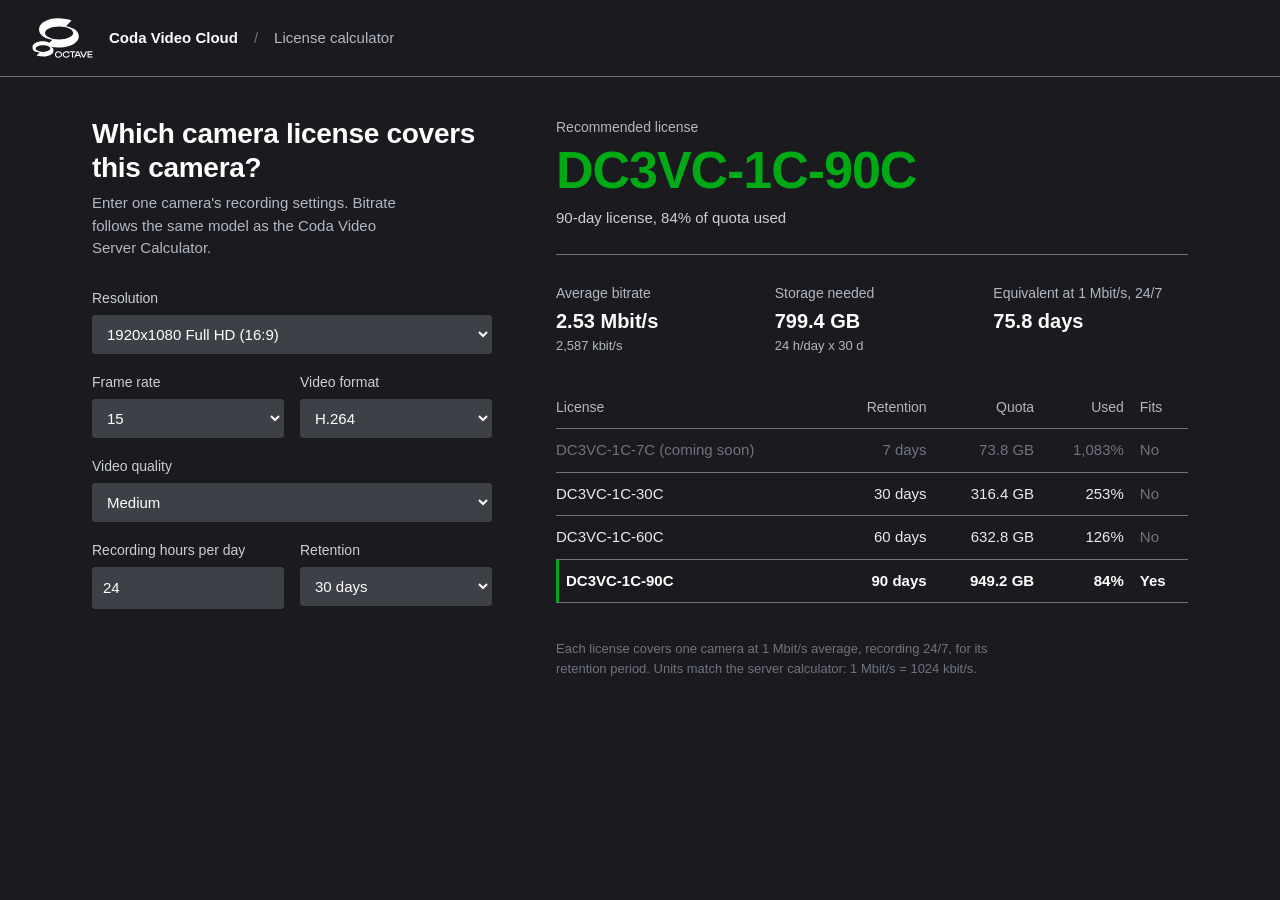
==== coda-cloud-license-calculator-share.html @ 9ff1d36c "Initial commit: Coda Cloud license calculator Co-Authored-By: Claude Fable 5.1 <noreply@anthropic.co" ====
<!DOCTYPE html>
<html lang="en">
<head>
  <meta charset="utf-8">
  <meta name="viewport" content="width=device-width, initial-scale=1">
  <title>Coda Video Cloud License Calculator</title>
  <style>
:root {
  --black: #1A1A1F;
  --gray5: #3E4047;
  --gray4: #6F7480;
  --gray3: #B2B8C4;
  --gray2: #CBD0D8;
  --gray1: #E7EBF2;
  --white: #FFFFFF;
  --aqua: #00FFFF;
  --green: #4FFF00;
  --orange: #F46600;
  --pink: #FF00C7;
  --datagreen: #00AA14;
  --line: #6F7480;
}

* { box-sizing: border-box; }

html { background: var(--black); }
body {
  margin: 0;
  font-family: Aptos, "Segoe UI Variable", "Segoe UI", -apple-system, BlinkMacSystemFont, Helvetica, Arial, sans-serif;
  font-size: 15px;
  line-height: 1.5;
  color: var(--gray1);
  background: var(--black);
}

.topbar {
  display: flex;
  align-items: center;
  gap: 16px;
  padding: 18px 32px;
  border-bottom: 1px solid var(--line);
}
.logo { display: block; color: var(--white); }
.product { font-weight: 600; color: var(--white); }
.tool { color: var(--gray3); }
.tool::before { content: "/"; color: var(--gray4); margin-right: 16px; }

.layout {
  display: grid;
  grid-template-columns: minmax(280px, 400px) minmax(0, 1fr);
  gap: 64px;
  max-width: 1160px;
  margin: 0 auto;
  padding: 40px 32px 64px;
}
@media (max-width: 860px) {
  .layout { grid-template-columns: 1fr; gap: 40px; padding: 28px 16px 48px; }
  .topbar { padding: 14px 16px; }
}

h1 {
  margin: 0 0 8px;
  font-size: 28px;
  line-height: 1.2;
  font-weight: 600;
  color: var(--white);
  letter-spacing: -0.01em;
}
.lead { margin: 0 0 28px; color: var(--gray3); max-width: 38ch; }

.field { margin-bottom: 18px; }
.row { display: grid; grid-template-columns: 1fr 1fr; gap: 16px; }
.field label { display: block; margin-bottom: 6px; color: var(--gray2); font-size: 14px; }
select, input {
  width: 100%;
  padding: 9px 10px;
  font: inherit;
  color: var(--white);
  background: var(--gray5);
  border: 1px solid var(--gray5);
  border-radius: 3px;
}
select:focus-visible, input:focus-visible {
  outline: none;
  border-color: var(--aqua);
}

.hidden { display: none !important; }

.recommend {
  padding-bottom: 24px;
  border-bottom: 1px solid var(--line);
  margin-bottom: 28px;
}
.recommend p { margin: 0; }
.recommend-label { color: var(--gray3); font-size: 14px; }
.sku {
  font-size: clamp(34px, 5vw, 52px);
  line-height: 1.1;
  font-weight: 600;
  letter-spacing: -0.02em;
  color: var(--datagreen);
  margin: 4px 0 8px !important;
  font-variant-numeric: tabular-nums;
}
.recommend.none .sku { color: var(--orange); }
.note { color: var(--gray2); }

.stats {
  display: grid;
  grid-template-columns: repeat(3, 1fr);
  gap: 24px;
  margin: 0 0 32px;
}
@media (max-width: 560px) { .stats { grid-template-columns: 1fr; gap: 14px; } }
.stats dt { color: var(--gray3); font-size: 14px; }
.stats dd { margin: 2px 0 0; font-size: 20px; font-weight: 600; color: var(--white); font-variant-numeric: tabular-nums; }
.stats dd small { display: block; font-size: 13px; font-weight: 400; color: var(--gray3); }

.tiers { width: 100%; border-collapse: collapse; font-variant-numeric: tabular-nums; }
.tiers th, .tiers td { padding: 10px 8px; text-align: left; border-bottom: 1px solid var(--line); }
.tiers th { font-weight: 400; color: var(--gray3); font-size: 14px; }
.tiers .num { text-align: right; }
.tiers td:first-child { padding-left: 0; }
.tiers th:first-child { padding-left: 0; }
.tiers tr.pick td { color: var(--white); font-weight: 600; }
.tiers tr.pick td:first-child { box-shadow: inset 3px 0 0 var(--datagreen); padding-left: 10px; }
.tiers tr.na td { color: var(--gray4); }
.tiers td.yes { color: var(--green); }
.tiers td.no { color: var(--gray4); }

.over {
  margin-top: 28px;
  padding: 18px 20px;
  border-left: 3px solid var(--orange);
  background: rgba(62, 64, 71, 0.45);
}
.over h2 { margin: 0 0 8px; font-size: 17px; color: var(--white); }
.over p { margin: 6px 0; color: var(--gray2); }
.over ul { margin: 6px 0 0; padding-left: 18px; color: var(--gray2); }
.over strong { color: var(--white); }

.footnote { margin: 36px 0 0; color: var(--gray4); font-size: 13px; max-width: 64ch; }

@media (prefers-reduced-motion: no-preference) {
  .sku { transition: color .2s ease; }
}

</style>
</head>
<body>
  <header class="topbar">
    <svg class="logo" width="61" height="40" id="Layer_1" xmlns="http://www.w3.org/2000/svg" version="1.1" viewBox="0 0 430 282" role="img" aria-label="Octave Logo">
  <title>Octave Logo</title>
  <defs>
    <style>
      .st0 {
        fill: #FFFFFF;
      }
    </style>
  </defs>
  <path class="st0" d="M186.9,233.8c-13.4,0-25.4,8.7-25.4,22.9s12.1,22.9,25.4,22.9,25.4-8.8,25.4-22.9-12-22.9-25.4-22.9M204.3,256.7c0,9.9-8.2,15.7-17.4,15.7s-17.3-5.8-17.3-15.7,8.2-15.8,17.3-15.8,17.4,5.9,17.4,15.8M224.4,256.7c0,9.9,8.2,15.7,17.3,15.7s12.3-2,15.4-9.2h8.5c-4.2,14-17.6,16.4-23.8,16.4-13.3,0-25.4-8.6-25.4-22.9s12-22.9,25.4-22.9,19,.4,23.8,16.1h-8.5c-3.7-8.2-12.4-9-15.4-9-9.2,0-17.3,5.9-17.3,15.8h0ZM306.3,241.5h-12.4c-2.8,0-4.2,2.4-4.2,7.1v30.2h-8v-30.2c0-3.7,1.6-6,4.9-7.1h-21.1v-7h40.8v7h0ZM327.7,234.5h-10.6l-19.9,44.3h8.6l4.5-10.1h24.2l4.5,10.1h8.6l-19.9-44.3h0ZM322.9,242.4l8.5,19.3h-18l8.5-19.3h1ZM379.3,234.5h8.8l-19.1,44.3h-11l-19.1-44.3h8.8l15.3,35.9h1.1l15.3-35.9h0ZM399.4,241.5v11.6h24v6.9h-24v11.9h27.1v7h-35.1v-44.3h35.1v7h-27.1ZM239.4,57.7l39.4-39.4c-22.8-9.3-54.1-15.9-97.8-15.9-72.6.1-131.4,34.6-131.4,77.1s39.7,64.5,94.1,73.9l-20.6,20.6c-57-25.2-119.5-1.9-119.5,30s21.3,34.3,50.4,39.1l-21.8,21.8c15.8,5.2,32.2,6.9,50,6.9,38.3,0,69.3-18.2,69.3-40.7s-9-23-23.3-30.4c19,4.5,42.2,7.3,70.6,7.3,72.5,0,131.3-34.5,131.3-77.1s-38-63.2-90.6-73.3M77.5,239.2c-28.5,0-51.6-10.6-51.6-23.6s23.1-23.6,51.6-23.6,51.6,10.6,51.6,23.6-23.1,23.6-51.6,23.6M191,150.9c-55,0-99.5-20.4-99.5-45.6s44.6-45.6,99.5-45.6,99.5,20.4,99.5,45.6-44.6,45.6-99.5,45.6"/>
</svg>
    <span class="product">Coda Video Cloud</span>
    <span class="tool">License calculator</span>
  </header>

  <main class="layout">
    <form id="calc" class="inputs" autocomplete="off">
      <h1>Which camera license covers this camera?</h1>
      <p class="lead">Enter one camera's recording settings. Bitrate follows the same model as the Coda Video Server Calculator.</p>

      <div class="field">
        <label for="resolution">Resolution</label>
        <select id="resolution" name="resolution"></select>
      </div>
      <div class="row">
        <div class="field">
          <label for="fps">Frame rate</label>
          <select id="fps" name="fps"></select>
        </div>
        <div class="field">
          <label for="codec">Video format</label>
          <select id="codec" name="codec">
            <option value="H.264">H.264</option>
            <option value="H.265">H.265</option>
          </select>
        </div>
      </div>
      <div class="field">
        <label for="quality">Video quality</label>
        <select id="quality" name="quality">
          <option value="Low">Low</option>
          <option value="Medium" selected>Medium</option>
          <option value="High">High</option>
          <option value="Custom">Custom bitrate</option>
        </select>
      </div>
      <div id="customWrap" class="field hidden">
        <label for="customKbps">Average bitrate, kbit/s</label>
        <input id="customKbps" name="customKbps" type="number" min="1" step="1" value="1024">
      </div>
      <div class="row">
        <div class="field">
          <label for="hours">Recording hours per day</label>
          <input id="hours" name="hours" type="number" min="1" max="24" step="1" value="24">
        </div>
        <div class="field">
          <label for="retention">Retention</label>
          <select id="retention" name="retention"></select>
        </div>
      </div>
    </form>

    <section class="results" aria-live="polite">
      <div id="recommend" class="recommend">
        <p class="recommend-label">Recommended license</p>
        <p id="sku" class="sku">-</p>
        <p id="skuNote" class="note"></p>
      </div>

      <dl class="stats">
        <div><dt>Average bitrate</dt><dd id="bitrate">-</dd></div>
        <div><dt>Storage needed</dt><dd id="storage">-</dd></div>
        <div><dt>Equivalent at 1 Mbit/s, 24/7</dt><dd id="equivDays">-</dd></div>
      </dl>

      <table class="tiers">
        <thead>
          <tr><th>License</th><th class="num">Retention</th><th class="num">Quota</th><th class="num">Used</th><th>Fits</th></tr>
        </thead>
        <tbody id="tierRows"></tbody>
      </table>

      <div id="over" class="over hidden">
        <h2>No license covers these settings</h2>
        <p id="overDays"></p>
        <p id="overLimit"></p>
        <p>Highest frame rate per quality that fits DC3VC-1C-90C at this resolution and format:</p>
        <ul id="hints"></ul>
      </div>

      <p class="footnote">Each license covers one camera at 1 Mbit/s average, recording 24/7, for its retention period. Units match the server calculator: 1 Mbit/s = 1024 kbit/s.</p>
    </section>
  </main>

  <script>
(() => {
const resolutions = [{"id": "176x144", "resX": "176", "resY": "144", "name": "QCIF (11:9)", "label": "176x144 QCIF (11:9)"}, {"id": "265x144", "resX": "265", "resY": "144", "name": "QCIF (16:9)", "label": "265x144 QCIF (16:9)"}, {"id": "320x240", "resX": "320", "resY": "240", "name": "QVGA (4:3)", "label": "320x240 QVGA (4:3)"}, {"id": "352x288", "resX": "352", "resY": "288", "name": "CIF (11:9)", "label": "352x288 CIF (11:9)"}, {"id": "512x288", "resX": "512", "resY": "288", "name": "CIF (16:9)", "label": "512x288 CIF (16:9)"}, {"id": "704x288", "resX": "704", "resY": "288", "name": "2CIF (22:9)", "label": "704x288 2CIF (22:9)"}, {"id": "640x480", "resX": "640", "resY": "480", "name": "VGA (4:3)", "label": "640x480 VGA (4:3)"}, {"id": "704x576", "resX": "704", "resY": "576", "name": "4CIF (11:9)", "label": "704x576 4CIF (11:9)"}, {"id": "720x576", "resX": "720", "resY": "576", "name": "D1 (5:4)", "label": "720x576 D1 (5:4)"}, {"id": "800x600", "resX": "800", "resY": "600", "name": "SVGA (4:3)", "label": "800x600 SVGA (4:3)"}, {"id": "1024x768", "resX": "1024", "resY": "768", "name": "XGA (4:3)", "label": "1024x768 XGA (4:3)"}, {"id": "1280x720", "resX": "1280", "resY": "720", "name": "HD (16:9)", "label": "1280x720 HD (16:9)"}, {"id": "1280x800", "resX": "1280", "resY": "800", "name": "1MP (16:10)", "label": "1280x800 1MP (16:10)"}, {"id": "1280x960", "resX": "1280", "resY": "960", "name": "1.2MP (4:3)", "label": "1280x960 1.2MP (4:3)"}, {"id": "1280x1024", "resX": "1280", "resY": "1024", "name": "1,3MP (5:4)", "label": "1280x1024 1,3MP (5:4)"}, {"id": "1600x1200", "resX": "1600", "resY": "1200", "name": "2MP (4:3)", "label": "1600x1200 2MP (4:3)"}, {"id": "1920x1080", "resX": "1920", "resY": "1080", "name": "Full HD (16:9)", "label": "1920x1080 Full HD (16:9)"}, {"id": "1920x1200", "resX": "1920", "resY": "1200", "name": "2.3MP (16:10)", "label": "1920x1200 2.3MP (16:10)"}, {"id": "2048x1536", "resX": "2048", "resY": "1536", "name": "3.1MP (4:3)", "label": "2048x1536 3.1MP (4:3)"}, {"id": "2304x1728", "resX": "2304", "resY": "1728", "name": "4MP (4:3)", "label": "2304x1728 4MP (4:3)"}, {"id": "2560x1440", "resX": "2560", "resY": "1440", "name": "4MP (16:9)", "label": "2560x1440 4MP (16:9)"}, {"id": "2560x1600", "resX": "2560", "resY": "1600", "name": "4MP (16:10)", "label": "2560x1600 4MP (16:10)"}, {"id": "2560x1920", "resX": "2560", "resY": "1920", "name": "5MP (4:3)", "label": "2560x1920 5MP (4:3)"}, {"id": "2592x1944", "resX": "2592", "resY": "1944", "name": "5MP (4:3)", "label": "2592x1944 5MP (4:3)"}, {"id": "2688x1520", "resX": "2688", "resY": "1520", "name": "4MP (16:9)", "label": "2688x1520 4MP (16:9)"}, {"id": "3072x1728", "resX": "3072", "resY": "1728", "name": "5.3MP (16:9)", "label": "3072x1728 5.3MP (16:9)"}, {"id": "3840x2160", "resX": "3840", "resY": "2160", "name": "4K (16:9)", "label": "3840x2160 4K (16:9)"}, {"id": "4000x3000", "resX": "4000", "resY": "3000", "name": "12MP (4:3)", "label": "4000x3000 12MP (4:3)"}];
const codecs = {"_source": "Coda Video Server Calculator (portal.octavesecurity.com/apps/hxgn-dc3-video-calculator), videos.js streamings[].motionValues", "H.264": {"factor": 1, "Low": {"v1": 0.02472818, "v2": -1.38676073, "v3": 68.4996815, "v4": 38.8684998, "v5": 0}, "Medium": {"v1": -0.0014164, "v2": 0.10922871, "v3": 3.23824596, "v4": 110.15808, "v5": 26.9603536}, "High": {"v1": -0.00676952, "v2": 0.60260873, "v3": -18.6262365, "v4": 371.486918, "v5": 68.17364068}}, "H.265": {"base": "H.264", "factor": 0.75}};
const licenses = [{"days": 7, "sku": "DC3VC-1C-7C", "available": false}, {"days": 30, "sku": "DC3VC-1C-30C", "available": true}, {"days": 60, "sku": "DC3VC-1C-60C", "available": true}, {"days": 90, "sku": "DC3VC-1C-90C", "available": true}];

// Pure calculation functions. No DOM. Mirrors the Coda Video Server Calculator math.

const KBPS_PER_MBPS = 1024;          // source calculator uses binary units
const LICENSE_KBPS = 1024;           // license sized for 1 Mbps average
const LICENSE_HOURS = 24;            // 24/7

// Average bitrate in kbit/s for a resolution, fps, quality and codec.
function bitrateKbps(codecs, codec, resX, resY, fps, quality, customKbps) {
  if (quality === "Custom") return Math.max(0, Math.round(Number(customKbps) || 0));
  const def = codecs[codec];
  const base = def.base ? codecs[def.base] : def;
  const factor = def.factor ?? 1;
  const v = base[quality];
  const mpx = (resX * resY) / 1e6;
  let kbps;
  if (quality === "Low") {
    kbps = mpx * (v.v1 * fps ** 3 + v.v2 * fps ** 2 + v.v3 * fps + v.v4);
  } else if (quality === "High") {
    kbps = mpx * (v.v1 * fps ** 4 + v.v2 * fps ** 3 + v.v3 * fps ** 2 + v.v4 * fps + v.v5);
  } else {
    // Medium: source formula subtracts the v3 term
    kbps = mpx * (v.v1 * fps ** 4 + v.v2 * fps ** 3 - v.v3 * fps ** 2 + v.v4 * fps + v.v5);
  }
  kbps = Math.round(kbps);
  return factor === 1 ? kbps : Math.round(kbps * factor);
}

function kbpsToMbps(kbps) {
  return kbps / KBPS_PER_MBPS;
}

// Storage in GB (binary), same formula as the server calculator.
function storageGB(kbps, hoursPerDay, days) {
  return (kbps / 1024 / 8) * 3600 * hoursPerDay * days / 1024;
}

// "Load" in kbps-hours: linear proxy for storage, avoids unit noise.
function load(kbps, hoursPerDay, days) {
  return kbps * hoursPerDay * days;
}

function licenseQuotaGB(days) {
  return storageGB(LICENSE_KBPS, LICENSE_HOURS, days);
}

// Per-tier evaluation. A tier fits when its 1 Mbps x 24/7 quota covers the storage
// and the tier retention covers the requested retention.
function evaluateTiers(licenses, kbps, hoursPerDay, retentionDays) {
  const need = load(kbps, hoursPerDay, retentionDays);
  return licenses.map((lic) => {
    const quota = load(LICENSE_KBPS, LICENSE_HOURS, lic.days);
    return {
      ...lic,
      quotaGB: licenseQuotaGB(lic.days),
      utilisation: quota ? need / quota : 0,
      fits: need <= quota && lic.days >= retentionDays,
    };
  });
}

// Smallest tier that fits, or null.
function pickLicense(licenses, kbps, hoursPerDay, retentionDays) {
  return evaluateTiers(licenses, kbps, hoursPerDay, retentionDays)
    .filter((t) => t.fits)
    .sort((a, b) => a.days - b.days)[0] ?? null;
}

// How many days of retention a tier supports at this bitrate and activity.
function daysSupported(tierDays, kbps, hoursPerDay) {
  if (!kbps || !hoursPerDay) return Infinity;
  return Math.floor(load(LICENSE_KBPS, LICENSE_HOURS, tierDays) / (kbps * hoursPerDay));
}

// Max average bitrate (kbps) that still fits a tier for given activity and retention.
function maxKbpsForTier(tierDays, hoursPerDay, retentionDays) {
  return Math.floor(load(LICENSE_KBPS, LICENSE_HOURS, tierDays) / (hoursPerDay * retentionDays));
}

// For each quality, the highest fps (1..maxFps) that fits the tier at this resolution/codec.
function fixHints(codecs, codec, resX, resY, tierDays, hoursPerDay, retentionDays, maxFps = 30) {
  const limit = maxKbpsForTier(tierDays, hoursPerDay, retentionDays);
  return ["Low", "Medium", "High"].map((quality) => {
    let best = null;
    for (let fps = 1; fps <= maxFps; fps++) {
      const k = bitrateKbps(codecs, codec, resX, resY, fps, quality);
      if (k <= limit) best = { fps, kbps: k };
    }
    return { quality, ...(best ?? { fps: 0, kbps: 0 }) };
  });
}



const $ = (id) => document.getElementById(id);

const TOP_TIER = licenses.reduce((a, b) => (b.days > a.days ? b : a));

function fill(select, items, selected) {
  select.innerHTML = items.map(({ value, label }) =>
    `<option value="${value}"${String(value) === String(selected) ? " selected" : ""}>${label}</option>`).join("");
}

fill($("resolution"), resolutions.map((r) => ({ value: r.id, label: r.label })), "1920x1080");
fill($("fps"), Array.from({ length: 30 }, (_, i) => ({ value: i + 1, label: i + 1 })), 15);
fill($("retention"), licenses.map((l) => ({ value: l.days, label: `${l.days} days${l.available ? "" : " (coming soon)"}` })), 30);

const fmt = (n, d = 1) => n.toLocaleString(undefined, { maximumFractionDigits: d, minimumFractionDigits: d });
const fmtGB = (gb) => gb >= 1000 ? `${fmt(gb / 1024, 2)} TB` : `${fmt(gb)} GB`;

function read() {
  const res = resolutions.find((r) => r.id === $("resolution").value);
  return {
    resX: Number(res.resX), resY: Number(res.resY),
    fps: Number($("fps").value),
    codec: $("codec").value,
    quality: $("quality").value,
    customKbps: Number($("customKbps").value),
    hours: Math.min(24, Math.max(1, Number($("hours").value) || 24)),
    retention: Number($("retention").value),
  };
}

function render() {
  const s = read();
  $("customWrap").classList.toggle("hidden", s.quality !== "Custom");

  const kbps = bitrateKbps(codecs, s.codec, s.resX, s.resY, s.fps, s.quality, s.customKbps);
  const gb = storageGB(kbps, s.hours, s.retention);
  const tiers = evaluateTiers(licenses, kbps, s.hours, s.retention);
  const pick = pickLicense(licenses, kbps, s.hours, s.retention);

  $("bitrate").innerHTML = `${fmt(kbpsToMbps(kbps), 2)} Mbit/s <small>${kbps.toLocaleString()} kbit/s</small>`;
  $("storage").innerHTML = `${fmtGB(gb)} <small>${s.hours} h/day x ${s.retention} d</small>`;
  $("equivDays").innerHTML = `${fmt(kbps * s.hours * s.retention / (1024 * 24))} days`;

  const rec = $("recommend");
  rec.classList.toggle("none", !pick);
  $("sku").textContent = pick ? pick.sku : "None";
  $("skuNote").textContent = pick
    ? (pick.available ? `${pick.days}-day license, ${fmt(pick.utilisation * 100, 0)}% of quota used` : `${pick.days}-day license, not yet orderable. Next: ${tiers.find((t) => t.fits && t.available)?.sku ?? "none"}`)
    : `Exceeds the ${TOP_TIER.sku} quota by ${fmt((tiers.at(-1).utilisation - 1) * 100, 0)}%`;

  $("tierRows").innerHTML = tiers.map((t) => `
    <tr class="${pick && t.sku === pick.sku ? "pick" : ""} ${t.available ? "" : "na"}">
      <td>${t.sku}${t.available ? "" : " (coming soon)"}</td>
      <td class="num">${t.days} days</td>
      <td class="num">${fmtGB(t.quotaGB)}</td>
      <td class="num">${fmt(t.utilisation * 100, 0)}%</td>
      <td class="${t.fits ? "yes" : "no"}">${t.fits ? "Yes" : "No"}</td>
    </tr>`).join("");

  const over = $("over");
  over.classList.toggle("hidden", !!pick);
  if (!pick) {
    const days = daysSupported(TOP_TIER.days, kbps, s.hours);
    $("overDays").innerHTML = `At these settings a <strong>${TOP_TIER.sku}</strong> supports <strong>${days} days</strong> of retention.`;
    const limit = maxKbpsForTier(TOP_TIER.days, s.hours, s.retention);
    $("overLimit").innerHTML = `To keep ${s.retention} days at ${s.hours} h/day, average bitrate must stay under <strong>${fmt(kbpsToMbps(limit), 2)} Mbit/s</strong> (${limit.toLocaleString()} kbit/s).`;
    $("hints").innerHTML = fixHints(codecs, s.codec, s.resX, s.resY, TOP_TIER.days, s.hours, s.retention)
      .map((h) => `<li>${h.quality}: ${h.fps ? `${h.fps} fps (${fmt(kbpsToMbps(h.kbps), 2)} Mbit/s)` : "no frame rate fits, lower the resolution"}</li>`)
      .join("");
  }
}

$("calc").addEventListener("input", render);
render();

})();
</script>
</body>
</html>
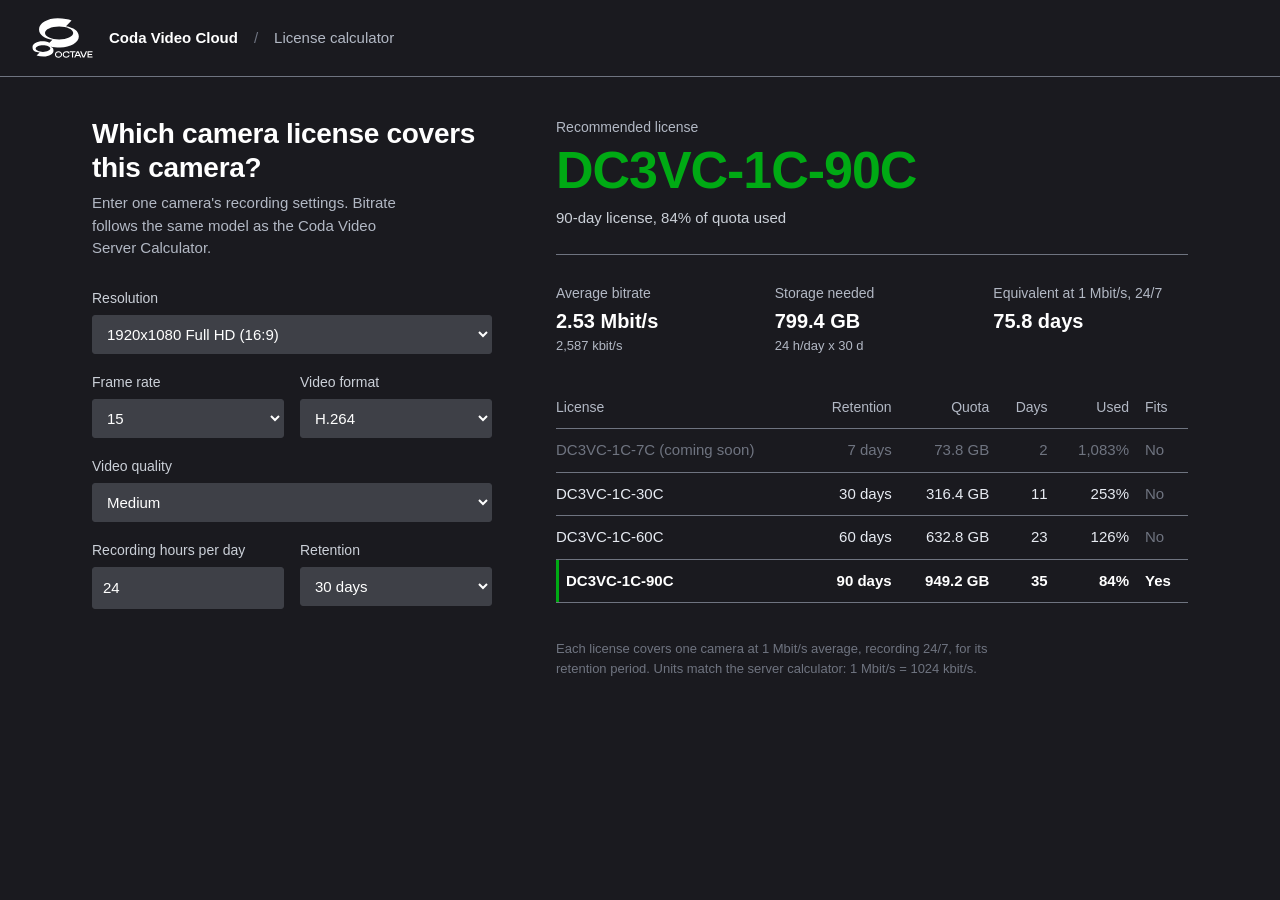
==== commit 77bcfa6a: "Add Days column to license tier table Shows how many retention days each tier supports at the curren" ====
--- a/coda-cloud-license-calculator-share.html
+++ b/coda-cloud-license-calculator-share.html
@@ -227,7 +227,7 @@
 
       <table class="tiers">
         <thead>
-          <tr><th>License</th><th class="num">Retention</th><th class="num">Quota</th><th class="num">Used</th><th>Fits</th></tr>
+          <tr><th>License</th><th class="num">Retention</th><th class="num">Quota</th><th class="num">Days</th><th class="num">Used</th><th>Fits</th></tr>
         </thead>
         <tbody id="tierRows"></tbody>
       </table>
@@ -397,6 +397,7 @@
       <td>${t.sku}${t.available ? "" : " (coming soon)"}</td>
       <td class="num">${t.days} days</td>
       <td class="num">${fmtGB(t.quotaGB)}</td>
+      <td class="num">${daysSupported(t.days, kbps, s.hours)}</td>
       <td class="num">${fmt(t.utilisation * 100, 0)}%</td>
       <td class="${t.fits ? "yes" : "no"}">${t.fits ? "Yes" : "No"}</td>
     </tr>`).join("");
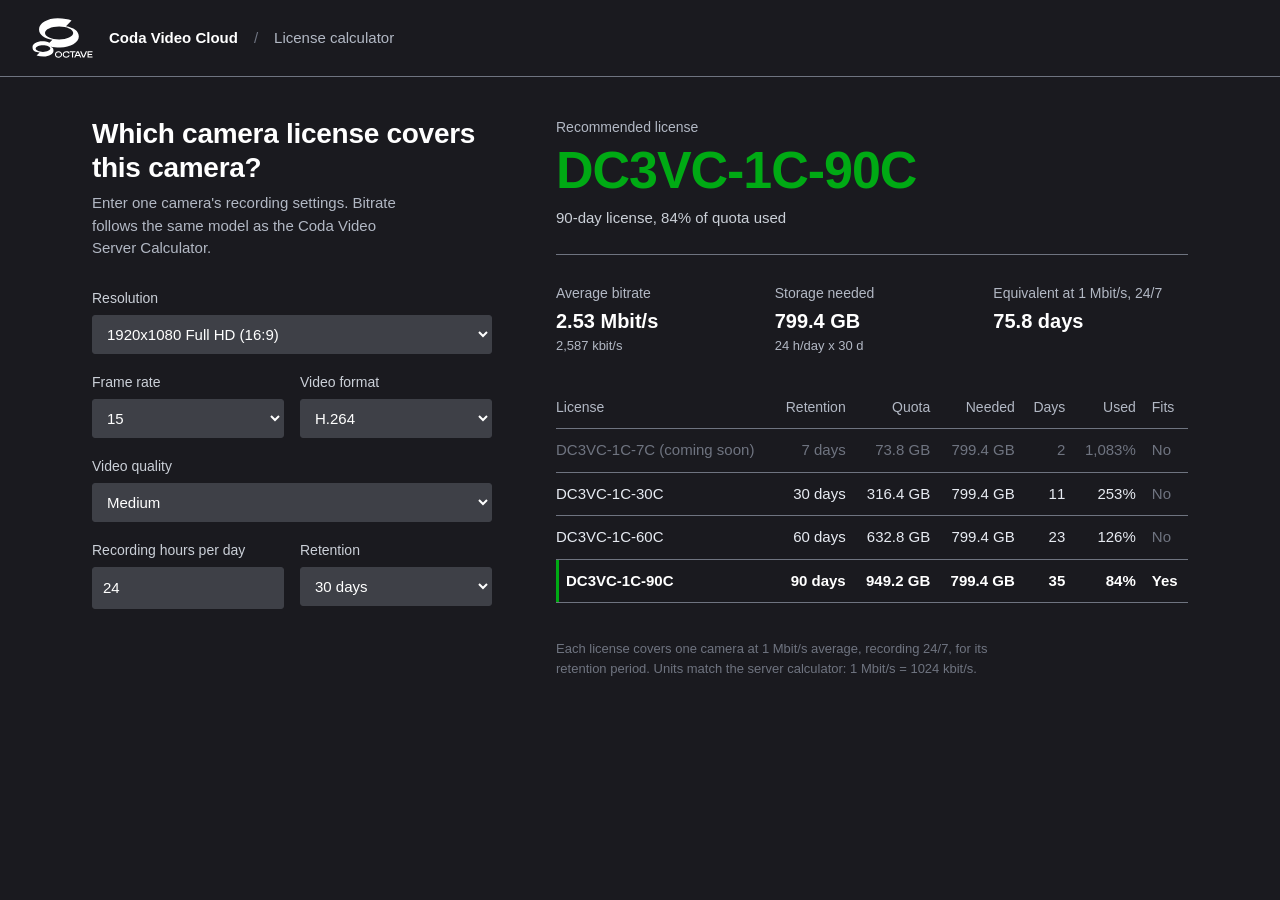
==== commit f793d29c: "Show calculated storage next to quota in tier table End users asked to see the storage the camera ne" ====
--- a/coda-cloud-license-calculator-share.html
+++ b/coda-cloud-license-calculator-share.html
@@ -227,7 +227,7 @@
 
       <table class="tiers">
         <thead>
-          <tr><th>License</th><th class="num">Retention</th><th class="num">Quota</th><th class="num">Days</th><th class="num">Used</th><th>Fits</th></tr>
+          <tr><th>License</th><th class="num">Retention</th><th class="num">Quota</th><th class="num">Needed</th><th class="num">Days</th><th class="num">Used</th><th>Fits</th></tr>
         </thead>
         <tbody id="tierRows"></tbody>
       </table>
@@ -397,6 +397,7 @@
       <td>${t.sku}${t.available ? "" : " (coming soon)"}</td>
       <td class="num">${t.days} days</td>
       <td class="num">${fmtGB(t.quotaGB)}</td>
+      <td class="num">${fmtGB(gb)}</td>
       <td class="num">${daysSupported(t.days, kbps, s.hours)}</td>
       <td class="num">${fmt(t.utilisation * 100, 0)}%</td>
       <td class="${t.fits ? "yes" : "no"}">${t.fits ? "Yes" : "No"}</td>
